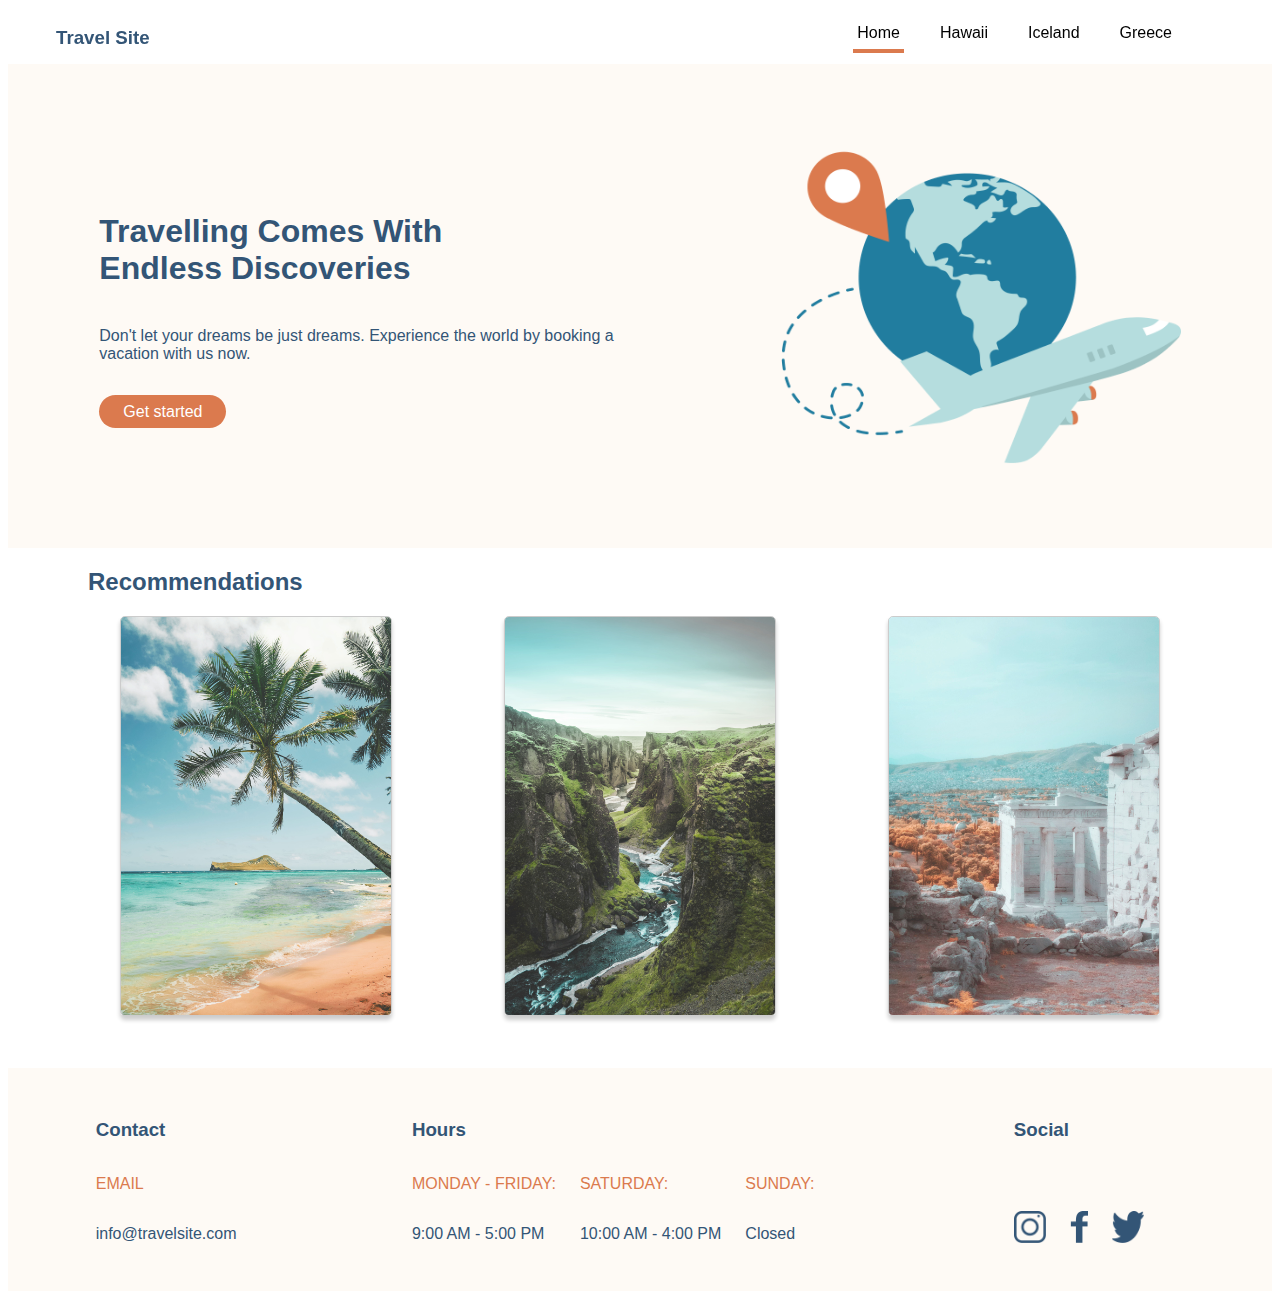
==== index.html @ 53f4e764 "fix sticky navbar and navbar anchor" ====
<!DOCTYPE html>

    <html lang="en">

        <head>
            <meta charset="UTF-8">
            <meta http-equiv="X-UA-Compatible" content="IE=edge">
            <meta name="viewport" content="width=device-width, initial-scale=1.0">
            <link rel="stylesheet" type ="text/css" href="./CSS/global.css">
            <link rel="stylesheet" type ="text/css" href="./CSS/main.css">
            <title>Travel Site - Home</title>
        </head>

        <body>
            <header>
                <div class ="navigation">
                    <h3>
                        <a class ="navigation-heading__color" href ="./index.html">Travel Site</a>
                    </h3>
                    <nav>
                        <div>
                            <ul class ="navigation-lists">
                                <li>
                                    <a class ="navigation-lists__style navigation-lists__current" href ="./index.html">Home</a>
                                </li>
                                <li>
                                    <a class ="navigation-lists__style" href ="./Pages/hawaii.html">Hawaii</a>
                                </li>
                                <li>
                                    <a class ="navigation-lists__style" href ="./Pages/iceland.html">Iceland</a>
                                </li>
                                <li>
                                    <a class ="navigation-lists__style" href ="./Pages/greece.html">Greece</a>
                                </li>
                            </ul>
                        </div>
                    </nav>
                </div>

                <div class ="hero-banner background-color">
                    <div>
                        <h1 class ="hero-banner__heading">Travelling Comes With Endless Discoveries</h1>
                        <p class ="hero-banner__description">Don't let your dreams be just dreams. Experience the world by booking a vacation with us now.</p>
                        <a class ="button" href ="#">Get started</a>
                    </div>
                    <div>
                        <img class ="hero-banner__img" src ="./Assets/Images/hero.png" alt ="travel site logo">
                    </div>
                </div>
            </header>

            <section>
                <h2 class ="heading">Recommendations</h2>
                <div class ="card">
                    <a href="./Pages/hawaii.html">
                        <img class ="card-img__size" src ="./Assets/Images/hawaii.jpg" alt ="hawaii">
                    </a>
                    <a href="./Pages/iceland.html">
                        <img class ="card-img__size" src ="./Assets/Images/iceland.jpg" alt ="iceland">

                    </a>
                    <a href="./Pages/greece.html">
                        <img class ="card-img__size" src ="./Assets/Images/greece.jpg" alt ="greece">
                    </a>
                </div>

            </section>

            <footer>
                <div class ="address-container">
                    <div class ="address-info__sections">
                        <h3>Contact</h3>
                        <p class ="address-info__color">EMAIL</p>
                        <p class ="hi">info@travelsite.com</p>
                    </div>

                    <div class ="address-info__sections">
                        <h3>Hours</h3>
                        <div class ="address-info__hours">
                            <div class ="address-info__spacing">
                                <p class ="address-info__color">MONDAY - FRIDAY:</p>
                                <p class ="address-info__time">9:00 AM - 5:00 PM</p>
                            </div>
                            <div class ="address-info__spacing">
                                <p class ="address-info__color">SATURDAY:</p>
                                <p class ="address-info__time">10:00 AM - 4:00 PM</p>
                            </div>
                            <div class ="address-info__spacing">
                                <p class ="address-info__color">SUNDAY:</p>
                                <p class ="address-info__time">Closed</p>
                            </div>
                        </div>
                    </div>

                        <div class ="address-info__sections">
                            <h3>Social</h3>
                            <div class ="address-info__social">
                                <a href="">
                                    <img class ="address-social__imgsize" src ="./Assets/Icons/icon-instagram.png" alt ="instagram page">
                                </a>
                                <a href="">
                                    <img class ="address-social__facebook" src ="./Assets/Icons/icon-facebook.png" alt ="facebook page">
                                </a>
                                <a href="">
                                    <img class ="address-social__imgsize" src ="./Assets/Icons/icon-twitter.png" alt ="twitter page">
                                </a>
                            </div>
                        </div>
                </div>
            </footer>
        </body>
    </html>
---- CSS/global.css ----
/* Maybe do plan take off for loading screen */

/* General Styling */
*, *::before, *::after {
    box-sizing: border-box;
}

body {
    font-family: Verdana, Geneva, Tahoma, sans-serif;
    color: #335576;
}

.background-color {
    background-color: #FEFAF5;
}

/* Navigation Styling */
.navigation {
    display: flex;
    justify-content: space-between;
    margin: 0.5rem 3rem;
    position: fixed;
    top: 0;
    width: 90%;
}

.navigation-heading__color {
    color: #335576;
    text-decoration: none;
}

.navigation-lists {
    display: flex;
    list-style: none;
}

.navigation-lists__style {
    text-decoration: none;
    margin-right: 2rem;
    padding: 0.5rem 0.25rem;
    color: black;
}

.navigation-lists__style:hover {
    border-bottom: 4px solid #DB7A4E;
    margin-top: 25rem;
}

.navigation-lists__current {
    border-bottom: 4px solid #DB7A4E;
    margin-top: 25rem;
}

/* Button */
.button {
    text-decoration: none;
    background-color: #DB7A4E;
    color: white;
    border-radius: 2rem;
    padding: 0.5rem 1.5rem;
}

/* Footer Style */
.address-container {
    display: flex;
    justify-content: space-around;
    background-color: #FEFAF5;
    padding-top: 2rem;
    padding-bottom: 2rem;
}

.address-info__sections {
    display: flex;
    flex-direction: column;
    align-items: baseline;
}

.address-info__social {
    display: flex;
    margin-right: 1rem;
}

.address-info__hours {
    display: flex;
    flex-direction: row;
}

.address-info__spacing {
    display: flex;
    flex-direction: column;
    margin-right: 1.5rem;
}

.address-info__time {
    margin-top: 1rem;
}

.address-info__color {
    color: #DB7A4E;
}

.address-social__imgsize {
    width: 2rem;
    height: 2rem;
    margin-top: 3.25rem;
    margin-right: 1.5rem;
}

.address-social__facebook {
    width: 1.15rem;
    height: 2rem;
    margin-top: 3.25rem;
    margin-right: 1.5rem;
}
---- CSS/main.css ----
/* Styling for "Recommendations heading */
.heading {
    margin-left: 5rem;
}

/* Hero Banner Styling */
.hero-banner {
    display: flex;
    justify-content: space-evenly;
    align-items: center;
    padding:5rem 5rem;
    margin-top: 4rem;
}

.hero-banner__heading, .hero-banner__description {
    margin-bottom: 2.5rem;
}

.hero-banner__heading {
    width: 70%;
}

.hero-banner__description {
    width: 77%;
}

.hero-banner__img {
    width: 25rem;
    height: 20rem;
}

/* Card Section */
.card {
    display: flex;
    justify-content: space-evenly;
    margin-bottom: 3rem;
}

.card-img__size {
    width: 17rem;
    height: 25rem;
    border-radius: 5px;
    border: 1px solid rgba(0, 0, 0, 0.2);
    box-shadow: 0px 4px 4px rgba(0, 0, 0, 0.2);
}
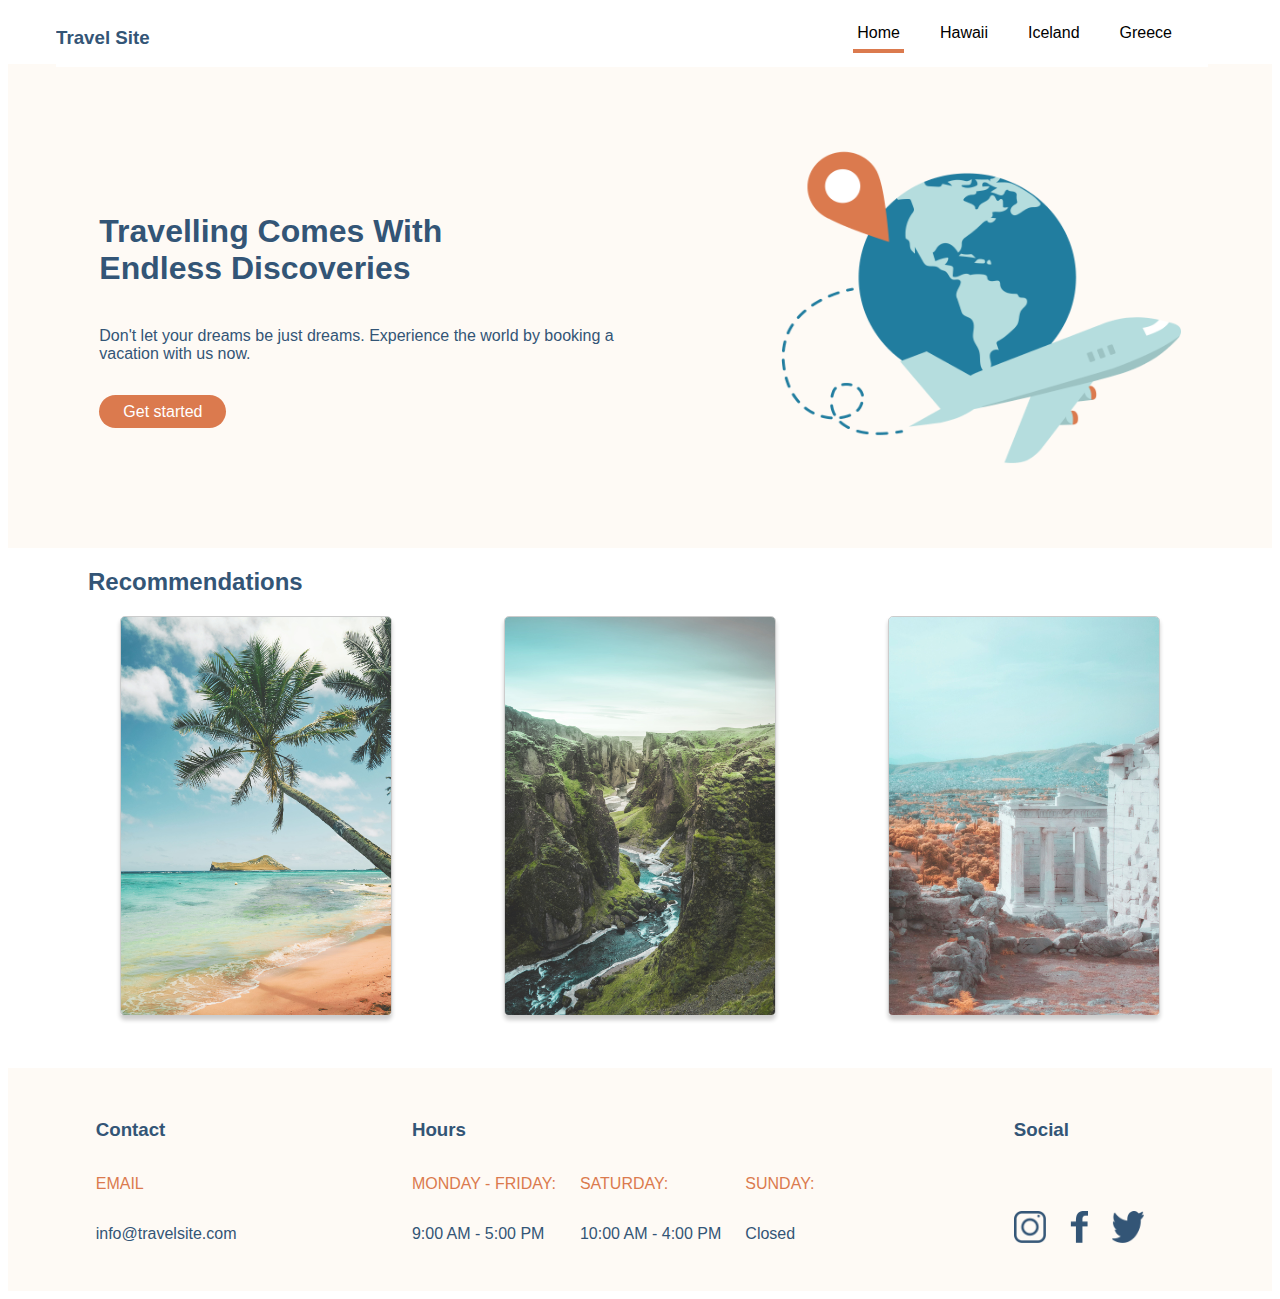
==== commit 85322712: "change folder directory and BEM name" ====
--- a/index.html
+++ b/index.html
@@ -13,96 +13,104 @@
 
         <body>
             <header>
+                <!-- Navigation -->
                 <div class ="navigation">
                     <h3>
-                        <a class ="navigation-heading__color" href ="./index.html">Travel Site</a>
+                        <a class ="navigation__wordmark" href ="./index.html">Travel Site</a>
                     </h3>
                     <nav>
                         <div>
-                            <ul class ="navigation-lists">
+                            <ul class ="navigation__lists">
                                 <li>
-                                    <a class ="navigation-lists__style navigation-lists__current" href ="./index.html">Home</a>
+                                    <a class ="navigation__lists--style navigation__lists--current" href ="./index.html">Home</a>
                                 </li>
                                 <li>
-                                    <a class ="navigation-lists__style" href ="./Pages/hawaii.html">Hawaii</a>
+                                    <a class ="navigation__lists--style" href ="./Pages/hawaii.html">Hawaii</a>
                                 </li>
                                 <li>
-                                    <a class ="navigation-lists__style" href ="./Pages/iceland.html">Iceland</a>
+                                    <a class ="navigation__lists--style" href ="./Pages/iceland.html">Iceland</a>
                                 </li>
                                 <li>
-                                    <a class ="navigation-lists__style" href ="./Pages/greece.html">Greece</a>
+                                    <a class ="navigation__lists--style" href ="./Pages/greece.html">Greece</a>
                                 </li>
                             </ul>
                         </div>
                     </nav>
                 </div>
 
-                <div class ="hero-banner background-color">
+                <!-- Hero banner -->
+                <div class ="hero background--color">
                     <div>
-                        <h1 class ="hero-banner__heading">Travelling Comes With Endless Discoveries</h1>
-                        <p class ="hero-banner__description">Don't let your dreams be just dreams. Experience the world by booking a vacation with us now.</p>
+                        <h1 class ="hero__heading">Travelling Comes With Endless Discoveries</h1>
+                        <p class ="hero__description">Don't let your dreams be just dreams. Experience the world by booking a vacation with us now.</p>
                         <a class ="button" href ="#">Get started</a>
                     </div>
                     <div>
-                        <img class ="hero-banner__img" src ="./Assets/Images/hero.png" alt ="travel site logo">
+                        <img class ="hero__img" src ="./Assets/Images/hero.png" alt ="travel site logo">
                     </div>
                 </div>
             </header>
 
-            <section>
-                <h2 class ="heading">Recommendations</h2>
-                <div class ="card">
-                    <a href="./Pages/hawaii.html">
-                        <img class ="card-img__size" src ="./Assets/Images/hawaii.jpg" alt ="hawaii">
-                    </a>
-                    <a href="./Pages/iceland.html">
-                        <img class ="card-img__size" src ="./Assets/Images/iceland.jpg" alt ="iceland">
+            <!-- Main section of page -->
+            <!-- Use position relative and maybe units in em -->
+            <!-- or position absolute and change anchors to relative -->
+            <main>
+                <section>
+                    <h2 class ="heading">Recommendations</h2>
+                    <div class ="card">
+                        <a href="./Pages/hawaii.html">
+                            <img class ="card__img--size" src ="./Assets/Images/hawaii.jpg" alt ="hawaii">
+                        </a>
+                        <a href="./Pages/iceland.html">
+                            <img class ="card__img--size" src ="./Assets/Images/iceland.jpg" alt ="iceland">
 
-                    </a>
-                    <a href="./Pages/greece.html">
-                        <img class ="card-img__size" src ="./Assets/Images/greece.jpg" alt ="greece">
-                    </a>
-                </div>
-
-            </section>
-
-            <footer>
-                <div class ="address-container">
-                    <div class ="address-info__sections">
-                        <h3>Contact</h3>
-                        <p class ="address-info__color">EMAIL</p>
-                        <p class ="hi">info@travelsite.com</p>
+                        </a>
+                        <a href="./Pages/greece.html">
+                                   <img class ="card__img--size" src ="./Assets/Images/greece.jpg" alt ="greece">
+                        </a>
                     </div>
 
-                    <div class ="address-info__sections">
+                </section>
+            </main>
+
+            <!-- Store hours and contact -->
+            <footer>
+                <div class ="address__container">
+                    <div class ="address__sections">
+                        <h3>Contact</h3>
+                        <p class ="address__subhead--color">EMAIL</p>
+                        <p>info@travelsite.com</p>
+                    </div>
+
+                    <div class ="address__sections">
                         <h3>Hours</h3>
-                        <div class ="address-info__hours">
-                            <div class ="address-info__spacing">
-                                <p class ="address-info__color">MONDAY - FRIDAY:</p>
+                        <div class ="address__hours">
+                            <div class ="address__hours--spacing">
+                                <p class ="address__subhead--color">MONDAY - FRIDAY:</p>
                                 <p class ="address-info__time">9:00 AM - 5:00 PM</p>
                             </div>
-                            <div class ="address-info__spacing">
-                                <p class ="address-info__color">SATURDAY:</p>
+                            <div class ="address__hours--spacing">
+                                <p class ="address__subhead--color">SATURDAY:</p>
                                 <p class ="address-info__time">10:00 AM - 4:00 PM</p>
                             </div>
-                            <div class ="address-info__spacing">
-                                <p class ="address-info__color">SUNDAY:</p>
+                            <div class ="address__hours--spacing">
+                                <p class ="address__subhead--color">SUNDAY:</p>
                                 <p class ="address-info__time">Closed</p>
                             </div>
                         </div>
                     </div>
 
-                        <div class ="address-info__sections">
+                        <div class ="address__sections">
                             <h3>Social</h3>
-                            <div class ="address-info__social">
-                                <a href="">
-                                    <img class ="address-social__imgsize" src ="./Assets/Icons/icon-instagram.png" alt ="instagram page">
+                            <div class ="address__social">
+                                <a href="https://www.instagram.com/">
+                                    <img class ="address__social--imgsize" src ="./Assets/Icons/icon-instagram.png" alt ="instagram page">
                                 </a>
-                                <a href="">
-                                    <img class ="address-social__facebook" src ="./Assets/Icons/icon-facebook.png" alt ="facebook page">
+                                <a href="https://www.facebook.com/">
+                                    <img class ="address__social--facebook" src ="./Assets/Icons/icon-facebook.png" alt ="facebook page">
                                 </a>
-                                <a href="">
-                                    <img class ="address-social__imgsize" src ="./Assets/Icons/icon-twitter.png" alt ="twitter page">
+                                <a href="https://twitter.com/">
+                                    <img class ="address__social--imgsize" src ="./Assets/Icons/icon-twitter.png" alt ="twitter page">
                                 </a>
                             </div>
                         </div>
--- a/CSS/global.css
+++ b/CSS/global.css
@@ -10,43 +10,45 @@
     color: #335576;
 }
 
-.background-color {
+.background--color {
     background-color: #FEFAF5;
 }
 
 /* Navigation Styling */
 .navigation {
+    background-color: white;
     display: flex;
     justify-content: space-between;
     margin: 0.5rem 3rem;
     position: fixed;
     top: 0;
     width: 90%;
+    z-index: 1;
 }
 
-.navigation-heading__color {
+.navigation__wordmark {
     color: #335576;
     text-decoration: none;
 }
 
-.navigation-lists {
+.navigation__lists {
     display: flex;
     list-style: none;
 }
 
-.navigation-lists__style {
+.navigation__lists--style {
     text-decoration: none;
     margin-right: 2rem;
     padding: 0.5rem 0.25rem;
     color: black;
 }
 
-.navigation-lists__style:hover {
+.navigation__lists--style:hover, .navigation__wordmark:hover {
     border-bottom: 4px solid #DB7A4E;
     margin-top: 25rem;
 }
 
-.navigation-lists__current {
+.navigation__lists--current {
     border-bottom: 4px solid #DB7A4E;
     margin-top: 25rem;
 }
@@ -61,7 +63,7 @@
 }
 
 /* Footer Style */
-.address-container {
+.address__container {
     display: flex;
     justify-content: space-around;
     background-color: #FEFAF5;
@@ -69,23 +71,23 @@
     padding-bottom: 2rem;
 }
 
-.address-info__sections {
+.address__sections {
     display: flex;
     flex-direction: column;
     align-items: baseline;
 }
 
-.address-info__social {
+.address__social {
     display: flex;
     margin-right: 1rem;
 }
 
-.address-info__hours {
+.address__hours {
     display: flex;
     flex-direction: row;
 }
 
-.address-info__spacing {
+.address__hours--spacing {
     display: flex;
     flex-direction: column;
     margin-right: 1.5rem;
@@ -95,18 +97,18 @@
     margin-top: 1rem;
 }
 
-.address-info__color {
+.address__subhead--color {
     color: #DB7A4E;
 }
 
-.address-social__imgsize {
+.address__social--imgsize {
     width: 2rem;
     height: 2rem;
     margin-top: 3.25rem;
     margin-right: 1.5rem;
 }
 
-.address-social__facebook {
+.address__social--facebook {
     width: 1.15rem;
     height: 2rem;
     margin-top: 3.25rem;
--- a/CSS/main.css
+++ b/CSS/main.css
@@ -4,7 +4,7 @@
 }
 
 /* Hero Banner Styling */
-.hero-banner {
+.hero {
     display: flex;
     justify-content: space-evenly;
     align-items: center;
@@ -12,19 +12,19 @@
     margin-top: 4rem;
 }
 
-.hero-banner__heading, .hero-banner__description {
+.hero__heading, .hero__description {
     margin-bottom: 2.5rem;
 }
 
-.hero-banner__heading {
+.hero__heading {
     width: 70%;
 }
 
-.hero-banner__description {
+.hero__description {
     width: 77%;
 }
 
-.hero-banner__img {
+.hero__img {
     width: 25rem;
     height: 20rem;
 }
@@ -36,7 +36,7 @@
     margin-bottom: 3rem;
 }
 
-.card-img__size {
+.card__img--size {
     width: 17rem;
     height: 25rem;
     border-radius: 5px;
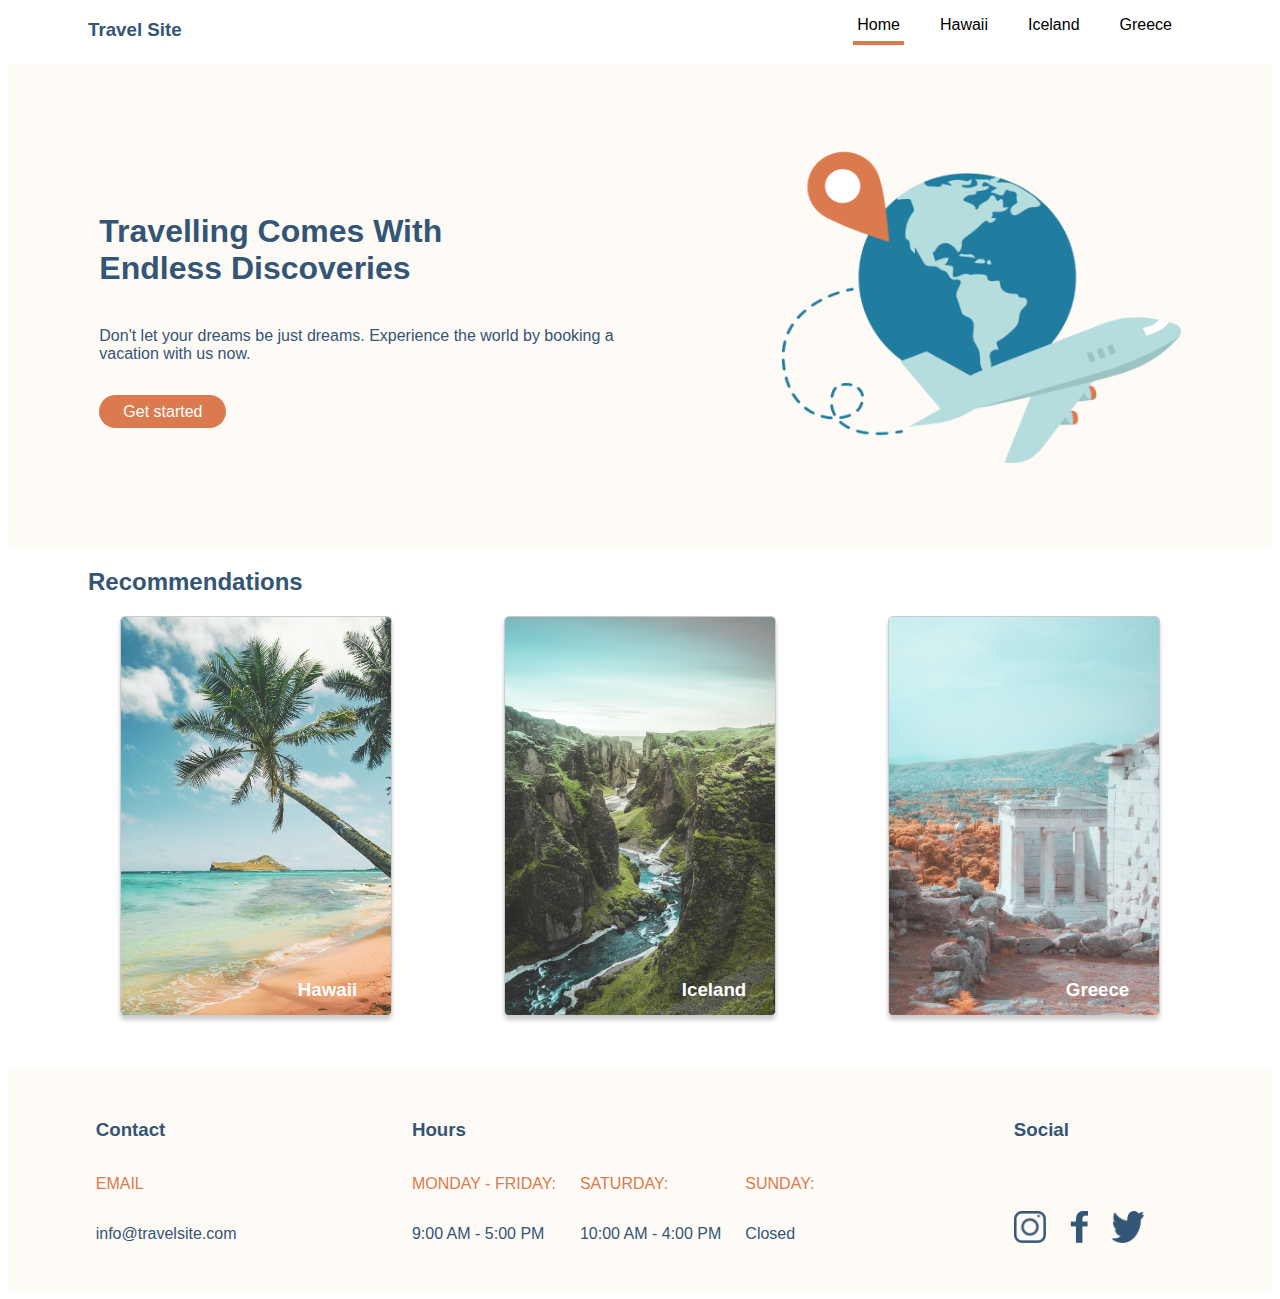
==== commit cf9f3e7c: "finish index card" ====
--- a/index.html
+++ b/index.html
@@ -58,15 +58,17 @@
                 <section>
                     <h2 class ="heading">Recommendations</h2>
                     <div class ="card">
-                        <a href="./Pages/hawaii.html">
-                            <img class ="card__img--size" src ="./Assets/Images/hawaii.jpg" alt ="hawaii">
+                        <a class ="card__link" href="./Pages/hawaii.html">
+                            <img class ="card__img--size card__link" src ="./Assets/Images/hawaii.jpg" alt ="hawaii">
+                            <h3 class ="card__title">Hawaii</h3>
                         </a>
-                        <a href="./Pages/iceland.html">
+                        <a class ="card__link" href="./Pages/iceland.html">
                             <img class ="card__img--size" src ="./Assets/Images/iceland.jpg" alt ="iceland">
-
+                            <h3 class ="card__title">Iceland</h3>
                         </a>
-                        <a href="./Pages/greece.html">
-                                   <img class ="card__img--size" src ="./Assets/Images/greece.jpg" alt ="greece">
+                        <a class ="card__link" href="./Pages/greece.html">
+                            <img class ="card__img--size" src ="./Assets/Images/greece.jpg" alt ="greece">
+                            <h3 class ="card__title">Greece</h3>
                         </a>
                     </div>
 
--- a/CSS/global.css
+++ b/CSS/global.css
@@ -19,10 +19,11 @@
     background-color: white;
     display: flex;
     justify-content: space-between;
-    margin: 0.5rem 3rem;
+    padding-left: 5rem;
+    padding-right: 5rem;
     position: fixed;
     top: 0;
-    width: 90%;
+    width: 100%;
     z-index: 1;
 }
 
--- a/CSS/main.css
+++ b/CSS/main.css
@@ -42,4 +42,15 @@
     border-radius: 5px;
     border: 1px solid rgba(0, 0, 0, 0.2);
     box-shadow: 0px 4px 4px rgba(0, 0, 0, 0.2);
+}
+
+.card__link {
+    position: relative;
+}
+
+.card__title {
+    color: white;
+    position: absolute;
+    bottom: 0em;
+    left: 9.5em;
 }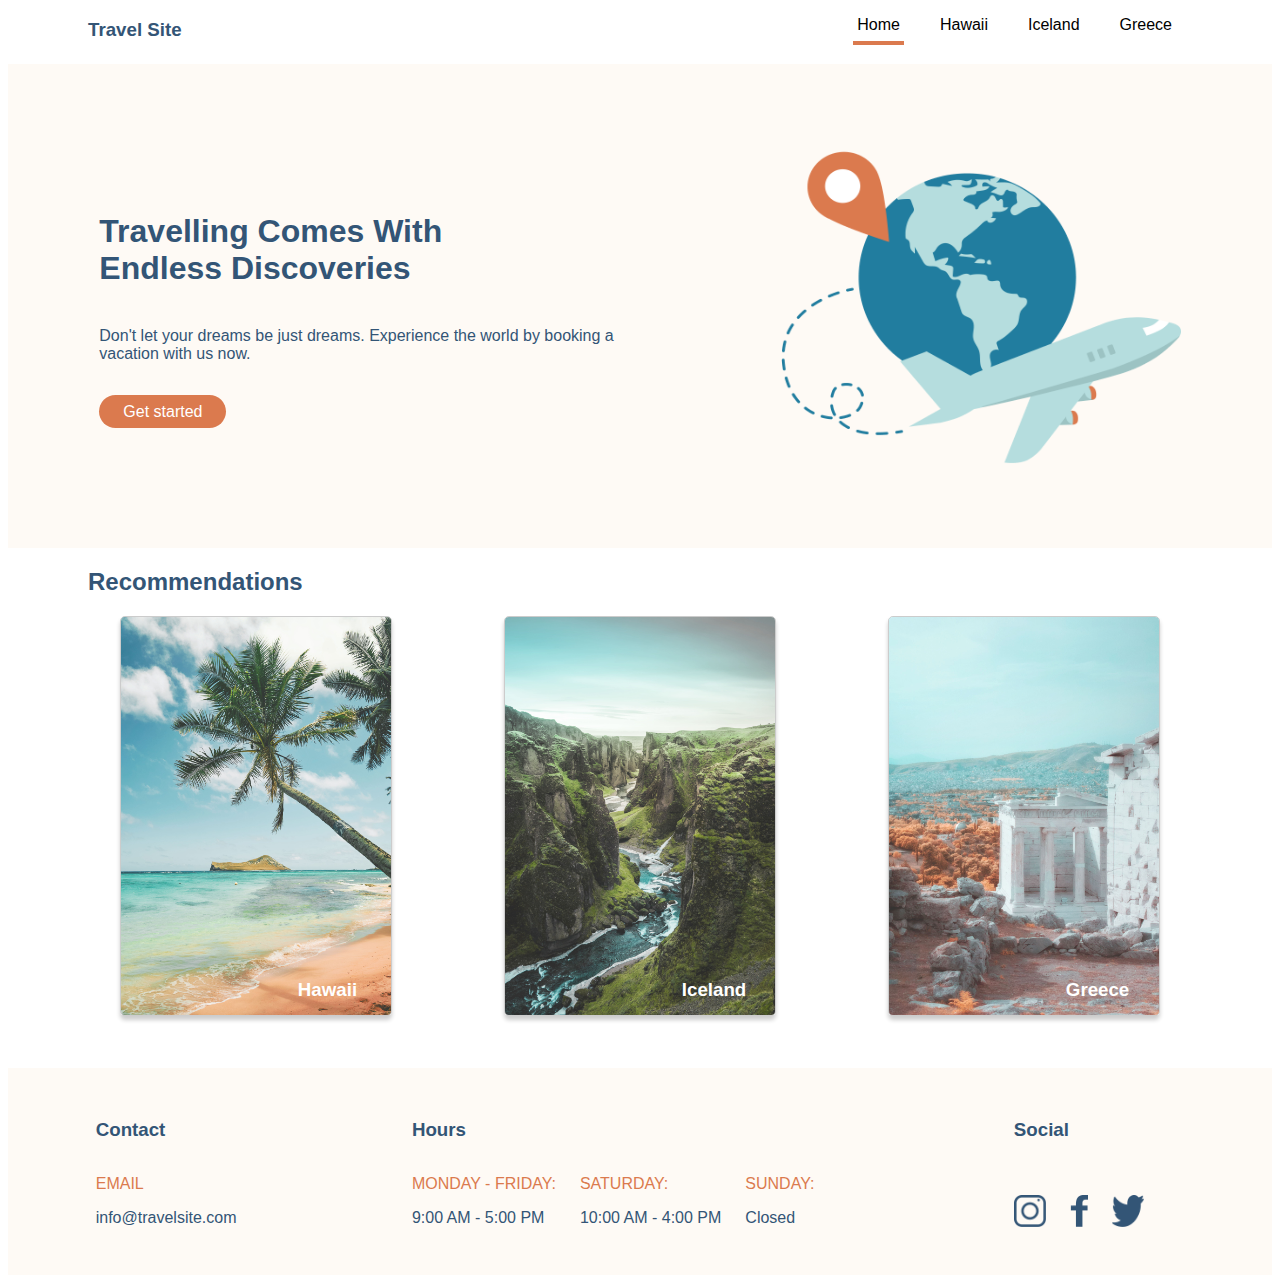
==== commit 1cf576d8: "add background img to hawaii" ====
--- a/index.html
+++ b/index.html
@@ -80,7 +80,7 @@
                 <div class ="address__container">
                     <div class ="address__sections">
                         <h3>Contact</h3>
-                        <p class ="address__subhead--color">EMAIL</p>
+                        <p class ="address__subhead--color">EMAIL
                         <p>info@travelsite.com</p>
                     </div>
 
--- a/CSS/global.css
+++ b/CSS/global.css
@@ -100,18 +100,23 @@
 
 .address__subhead--color {
     color: #DB7A4E;
+    margin-bottom: 0rem;
 }
 
 .address__social--imgsize {
     width: 2rem;
     height: 2rem;
-    margin-top: 3.25rem;
+    margin-top: 2.25rem;
     margin-right: 1.5rem;
 }
 
 .address__social--facebook {
     width: 1.15rem;
     height: 2rem;
-    margin-top: 3.25rem;
+    margin-top: 2.25rem;
     margin-right: 1.5rem;
+}
+
+.text-align {
+    text-align: left;
 }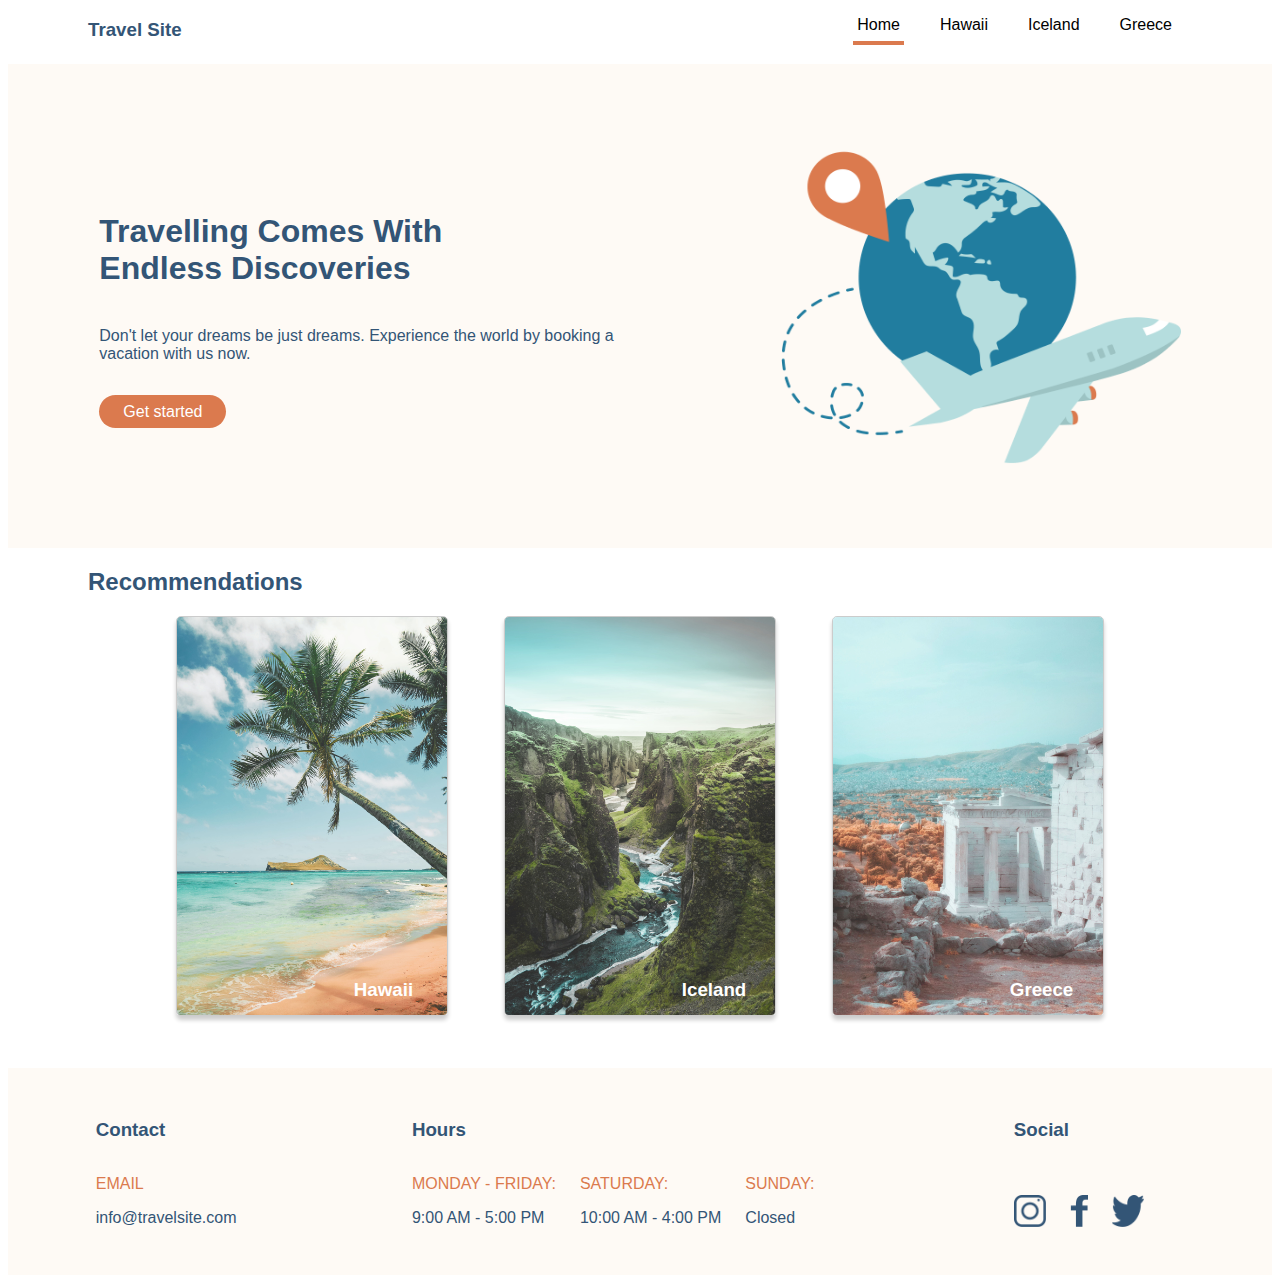
==== commit b2fbb38c: "add favicon" ====
--- a/index.html
+++ b/index.html
@@ -8,6 +8,7 @@
             <meta name="viewport" content="width=device-width, initial-scale=1.0">
             <link rel="stylesheet" type ="text/css" href="./CSS/global.css">
             <link rel="stylesheet" type ="text/css" href="./CSS/main.css">
+            <link rel="shortcut icon" href="./Assets/Images/hero.png" type="image/x-icon">
             <title>Travel Site - Home</title>
         </head>
 
@@ -43,7 +44,7 @@
                     <div>
                         <h1 class ="hero__heading">Travelling Comes With Endless Discoveries</h1>
                         <p class ="hero__description">Don't let your dreams be just dreams. Experience the world by booking a vacation with us now.</p>
-                        <a class ="button" href ="#">Get started</a>
+                        <a class ="button" href ="./Pages/getstarted.html">Get started</a>
                     </div>
                     <div>
                         <img class ="hero__img" src ="./Assets/Images/hero.png" alt ="travel site logo">
@@ -52,14 +53,12 @@
             </header>
 
             <!-- Main section of page -->
-            <!-- Use position relative and maybe units in em -->
-            <!-- or position absolute and change anchors to relative -->
             <main>
                 <section>
                     <h2 class ="heading">Recommendations</h2>
                     <div class ="card">
                         <a class ="card__link" href="./Pages/hawaii.html">
-                            <img class ="card__img--size card__link" src ="./Assets/Images/hawaii.jpg" alt ="hawaii">
+                            <img class ="card__img--size" src ="./Assets/Images/hawaii.jpg" alt ="hawaii">
                             <h3 class ="card__title">Hawaii</h3>
                         </a>
                         <a class ="card__link" href="./Pages/iceland.html">
@@ -75,7 +74,7 @@
                 </section>
             </main>
 
-            <!-- Store hours and contact -->
+            <!-- Footer with company address and hours -->
             <footer>
                 <div class ="address__container">
                     <div class ="address__sections">
--- a/CSS/global.css
+++ b/CSS/global.css
@@ -1,5 +1,3 @@
-/* Maybe do plan take off for loading screen */
-
 /* General Styling */
 *, *::before, *::after {
     box-sizing: border-box;
@@ -16,7 +14,7 @@
 
 /* Navigation Styling */
 .navigation {
-    background-color: white;
+    background-color: #FFFFFF;
     display: flex;
     justify-content: space-between;
     padding-left: 5rem;
@@ -115,8 +113,4 @@
     height: 2rem;
     margin-top: 2.25rem;
     margin-right: 1.5rem;
-}
-
-.text-align {
-    text-align: left;
 }--- a/CSS/main.css
+++ b/CSS/main.css
@@ -34,6 +34,8 @@
     display: flex;
     justify-content: space-evenly;
     margin-bottom: 3rem;
+    margin-left: 7rem;
+    margin-right: 7rem;
 }
 
 .card__img--size {
